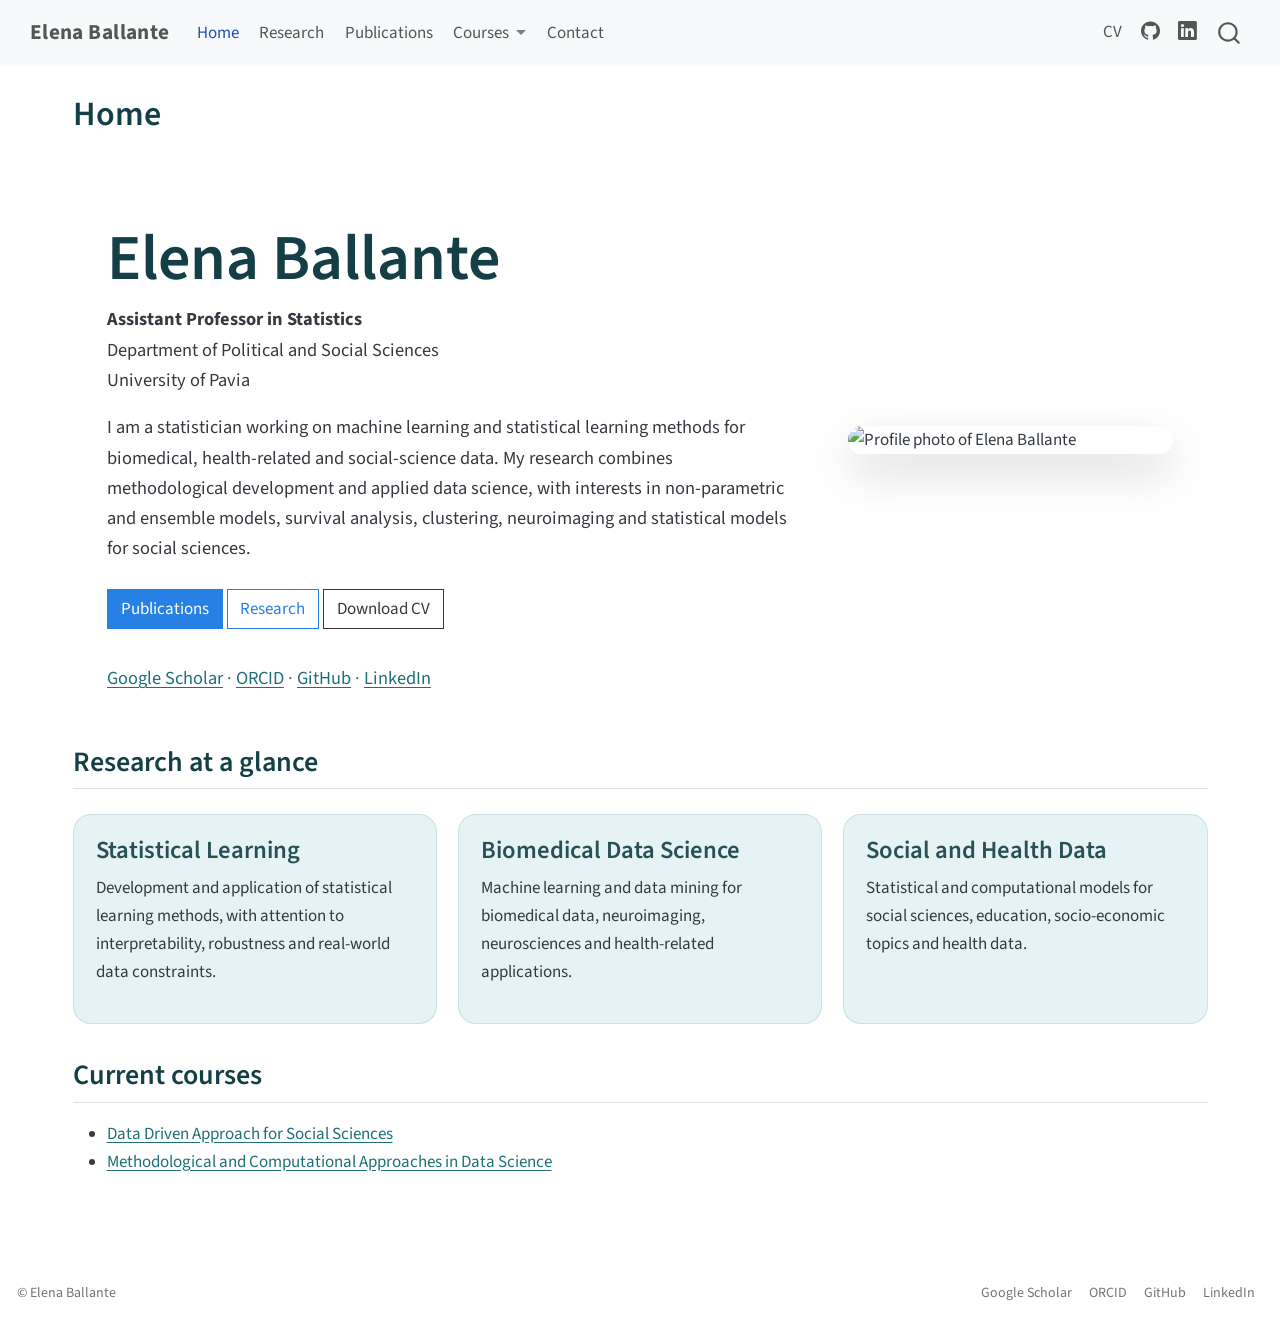
==== docs/index.html @ 68480a3f "Initial website" ====
<!DOCTYPE html>
<html xmlns="http://www.w3.org/1999/xhtml" lang="en" xml:lang="en"><head>

<meta charset="utf-8">
<meta name="generator" content="quarto-1.9.38">

<meta name="viewport" content="width=device-width, initial-scale=1.0, user-scalable=yes">


<title>Home – Elena Ballante</title>
<style>
/* Default styles provided by pandoc.
** See https://pandoc.org/MANUAL.html#variables-for-html for config info.
*/
code{white-space: pre-wrap;}
span.smallcaps{font-variant: small-caps;}
div.columns{display: flex; gap: min(4vw, 1.5em);}
div.column{flex: auto; overflow-x: auto;}
div.hanging-indent{margin-left: 1.5em; text-indent: -1.5em;}
ul.task-list{list-style: none;}
ul.task-list li input[type="checkbox"] {
  width: 0.8em;
  margin: 0 0.8em 0.2em -1em; /* quarto-specific, see https://github.com/quarto-dev/quarto-cli/issues/4556 */ 
  vertical-align: middle;
}
</style>


<script src="site_libs/quarto-nav/quarto-nav.js"></script>
<script src="site_libs/clipboard/clipboard.min.js"></script>
<script src="site_libs/quarto-search/autocomplete.umd.js"></script>
<script src="site_libs/quarto-search/fuse.min.js"></script>
<script src="site_libs/quarto-search/quarto-search.js"></script>
<meta name="quarto:offset" content="./">
<script src="site_libs/quarto-html/quarto.js" type="module"></script>
<script src="site_libs/quarto-html/tabsets/tabsets.js" type="module"></script>
<script src="site_libs/quarto-html/popper.min.js"></script>
<script src="site_libs/quarto-html/tippy.umd.min.js"></script>
<script src="site_libs/quarto-html/anchor.min.js"></script>
<link href="site_libs/quarto-html/tippy.css" rel="stylesheet">
<link href="site_libs/quarto-html/quarto-syntax-highlighting-15634bcf2e68342d4ad2dfa704d543f6.css" rel="stylesheet" id="quarto-text-highlighting-styles">
<script src="site_libs/bootstrap/bootstrap.min.js"></script>
<link href="site_libs/bootstrap/bootstrap-icons.css" rel="stylesheet">
<link href="site_libs/bootstrap/bootstrap-a0f9fd0d421825b736dc1bbcbcba2219.min.css" rel="stylesheet" append-hash="true" id="quarto-bootstrap" data-mode="light">
<script id="quarto-search-options" type="application/json">{
  "location": "navbar",
  "copy-button": false,
  "collapse-after": 3,
  "panel-placement": "end",
  "type": "overlay",
  "limit": 50,
  "keyboard-shortcut": [
    "f",
    "/",
    "s"
  ],
  "show-item-context": false,
  "language": {
    "search-no-results-text": "No results",
    "search-matching-documents-text": "matching documents",
    "search-copy-link-title": "Copy link to search",
    "search-hide-matches-text": "Hide additional matches",
    "search-more-match-text": "more match in this document",
    "search-more-matches-text": "more matches in this document",
    "search-clear-button-title": "Clear",
    "search-text-placeholder": "",
    "search-detached-cancel-button-title": "Cancel",
    "search-submit-button-title": "Submit",
    "search-label": "Search"
  }
}</script>


<link rel="stylesheet" href="styles.css">
</head>

<body class="nav-fixed quarto-light">

<div id="quarto-search-results"></div>
  <header id="quarto-header" class="headroom fixed-top">
    <nav class="navbar navbar-expand-lg " data-bs-theme="dark">
      <div class="navbar-container container-fluid">
      <div class="navbar-brand-container mx-auto">
    <a class="navbar-brand" href="./index.html">
    <span class="navbar-title">Elena Ballante</span>
    </a>
  </div>
            <div id="quarto-search" class="" title="Search"></div>
          <button class="navbar-toggler" type="button" data-bs-toggle="collapse" data-bs-target="#navbarCollapse" aria-controls="navbarCollapse" role="menu" aria-expanded="false" aria-label="Toggle navigation" onclick="if (window.quartoToggleHeadroom) { window.quartoToggleHeadroom(); }">
  <span class="navbar-toggler-icon"></span>
</button>
          <div class="collapse navbar-collapse" id="navbarCollapse">
            <ul class="navbar-nav navbar-nav-scroll me-auto">
  <li class="nav-item">
    <a class="nav-link active" href="./index.html" aria-current="page"> 
<span class="menu-text">Home</span></a>
  </li>  
  <li class="nav-item">
    <a class="nav-link" href="./research.html"> 
<span class="menu-text">Research</span></a>
  </li>  
  <li class="nav-item">
    <a class="nav-link" href="./publications.html"> 
<span class="menu-text">Publications</span></a>
  </li>  
  <li class="nav-item dropdown ">
    <a class="nav-link dropdown-toggle" href="#" id="nav-menu-courses" role="link" data-bs-toggle="dropdown" aria-expanded="false">
 <span class="menu-text">Courses</span>
    </a>
    <ul class="dropdown-menu" aria-labelledby="nav-menu-courses">    
        <li>
    <a class="dropdown-item" href="./courses/data-driven-social-sciences.html">
 <span class="dropdown-text">Data Driven Approach for Social Sciences</span></a>
  </li>  
        <li>
    <a class="dropdown-item" href="./courses/methodological-computational-data-science.html">
 <span class="dropdown-text">Methodological and Computational Approaches in Data Science</span></a>
  </li>  
    </ul>
  </li>
  <li class="nav-item">
    <a class="nav-link" href="./contact.html"> 
<span class="menu-text">Contact</span></a>
  </li>  
</ul>
            <ul class="navbar-nav navbar-nav-scroll ms-auto">
  <li class="nav-item">
    <a class="nav-link" href="./cv/CV_Elena_Ballante.pdf"> 
<span class="menu-text">CV</span></a>
  </li>  
  <li class="nav-item compact">
    <a class="nav-link" href="https://github.com/eballante"> <i class="bi bi-github" role="img" aria-label="GitHub">
</i> 
<span class="menu-text"></span></a>
  </li>  
  <li class="nav-item compact">
    <a class="nav-link" href="https://www.linkedin.com/in/elena-ballante-1b3bb8102/"> <i class="bi bi-linkedin" role="img" aria-label="LinkedIn">
</i> 
<span class="menu-text"></span></a>
  </li>  
</ul>
          </div> <!-- /navcollapse -->
            <div class="quarto-navbar-tools">
</div>
      </div> <!-- /container-fluid -->
    </nav>
</header>
<!-- content -->
<div id="quarto-content" class="quarto-container page-columns page-rows-contents page-layout-full page-navbar">
<!-- sidebar -->
<!-- margin-sidebar -->
    
<!-- main -->
<main class="content column-page" id="quarto-document-content">

<header id="title-block-header" class="quarto-title-block default">
<div class="quarto-title">
<h1 class="title">Home</h1>
</div>



<div class="quarto-title-meta column-page">

    
  
    
  </div>
  


</header>


<div class="hero">
<section id="elena-ballante" class="level1 hero-text">
<h1>Elena Ballante</h1>
<p><strong>Assistant Professor in Statistics</strong><br>
Department of Political and Social Sciences<br>
University of Pavia</p>
<p>I am a statistician working on machine learning and statistical learning methods for biomedical, health-related and social-science data. My research combines methodological development and applied data science, with interests in non-parametric and ensemble models, survival analysis, clustering, neuroimaging and statistical models for social sciences.</p>
<div class="button-row">
<p><a href="./publications.html" class="btn btn-primary">Publications</a> <a href="./research.html" class="btn btn-outline-primary">Research</a> <a href="cv/CV_Elena_Ballante.pdf" class="btn btn-outline-secondary">Download CV</a></p>
</div>
<div class="social-links">
<p><a href="https://scholar.google.com/citations?hl=it&amp;user=ylN4I_AAAAAJ">Google Scholar</a> · <a href="https://orcid.org/0000-0003-3217-8930">ORCID</a> · <a href="https://github.com/eballante">GitHub</a> · <a href="https://www.linkedin.com/in/elena-ballante-1b3bb8102/">LinkedIn</a></p>
</div>
</section>
<div class="hero-photo">
<p><img src="img/profile.png" class="profile-photo img-fluid" alt="Profile photo of Elena Ballante"></p>
</div>
</div>
<section id="research-at-a-glance" class="level2">
<h2 class="anchored" data-anchor-id="research-at-a-glance">Research at a glance</h2>
<div class="cards">
<section id="statistical-learning" class="level3 card-custom">
<h3 class="anchored" data-anchor-id="statistical-learning">Statistical Learning</h3>
<p>Development and application of statistical learning methods, with attention to interpretability, robustness and real-world data constraints.</p>
</section>
<section id="biomedical-data-science" class="level3 card-custom">
<h3 class="anchored" data-anchor-id="biomedical-data-science">Biomedical Data Science</h3>
<p>Machine learning and data mining for biomedical data, neuroimaging, neurosciences and health-related applications.</p>
</section>
<section id="social-and-health-data" class="level3 card-custom">
<h3 class="anchored" data-anchor-id="social-and-health-data">Social and Health Data</h3>
<p>Statistical and computational models for social sciences, education, socio-economic topics and health data.</p>
</section>
</div>
</section>
<section id="current-courses" class="level2">
<h2 class="anchored" data-anchor-id="current-courses">Current courses</h2>
<ul>
<li><a href="./courses/data-driven-social-sciences.html">Data Driven Approach for Social Sciences</a></li>
<li><a href="./courses/methodological-computational-data-science.html">Methodological and Computational Approaches in Data Science</a></li>
</ul>


</section>

</main> <!-- /main -->
<script id="quarto-html-after-body" type="application/javascript">
  window.document.addEventListener("DOMContentLoaded", function (event) {
    const icon = "";
    const anchorJS = new window.AnchorJS();
    anchorJS.options = {
      placement: 'right',
      icon: icon
    };
    anchorJS.add('.anchored');
    const isCodeAnnotation = (el) => {
      for (const clz of el.classList) {
        if (clz.startsWith('code-annotation-')) {                     
          return true;
        }
      }
      return false;
    }
    const onCopySuccess = function(e) {
      // button target
      const button = e.trigger;
      // don't keep focus
      button.blur();
      // flash "checked"
      button.classList.add('code-copy-button-checked');
      var currentTitle = button.getAttribute("title");
      button.setAttribute("title", "Copied!");
      let tooltip;
      if (window.bootstrap) {
        button.setAttribute("data-bs-toggle", "tooltip");
        button.setAttribute("data-bs-placement", "left");
        button.setAttribute("data-bs-title", "Copied!");
        tooltip = new bootstrap.Tooltip(button, 
          { trigger: "manual", 
            customClass: "code-copy-button-tooltip",
            offset: [0, -8]});
        tooltip.show();    
      }
      setTimeout(function() {
        if (tooltip) {
          tooltip.hide();
          button.removeAttribute("data-bs-title");
          button.removeAttribute("data-bs-toggle");
          button.removeAttribute("data-bs-placement");
        }
        button.setAttribute("title", currentTitle);
        button.classList.remove('code-copy-button-checked');
      }, 1000);
      // clear code selection
      e.clearSelection();
    }
    const getTextToCopy = function(trigger) {
      const outerScaffold = trigger.parentElement.cloneNode(true);
      const codeEl = outerScaffold.querySelector('code');
      for (const childEl of codeEl.children) {
        if (isCodeAnnotation(childEl)) {
          childEl.remove();
        }
      }
      return codeEl.innerText;
    }
    const clipboard = new window.ClipboardJS('.code-copy-button:not([data-in-quarto-modal])', {
      text: getTextToCopy
    });
    clipboard.on('success', onCopySuccess);
    if (window.document.getElementById('quarto-embedded-source-code-modal')) {
      const clipboardModal = new window.ClipboardJS('.code-copy-button[data-in-quarto-modal]', {
        text: getTextToCopy,
        container: window.document.getElementById('quarto-embedded-source-code-modal')
      });
      clipboardModal.on('success', onCopySuccess);
    }
      var localhostRegex = new RegExp(/^(?:http|https):\/\/localhost\:?[0-9]*\//);
      var mailtoRegex = new RegExp(/^mailto:/);
        var filterRegex = new RegExp("https:\/\/eballante\.github\.io");
      var isInternal = (href) => {
          return filterRegex.test(href) || localhostRegex.test(href) || mailtoRegex.test(href);
      }
      // Inspect non-navigation links and adorn them if external
     var links = window.document.querySelectorAll('a[href]:not(.nav-link):not(.navbar-brand):not(.toc-action):not(.sidebar-link):not(.sidebar-item-toggle):not(.pagination-link):not(.no-external):not([aria-hidden]):not(.dropdown-item):not(.quarto-navigation-tool):not(.about-link)');
      for (var i=0; i<links.length; i++) {
        const link = links[i];
        if (!isInternal(link.href)) {
          // undo the damage that might have been done by quarto-nav.js in the case of
          // links that we want to consider external
          if (link.dataset.originalHref !== undefined) {
            link.href = link.dataset.originalHref;
          }
            // target, if specified
            link.setAttribute("target", "_blank");
            if (link.getAttribute("rel") === null) {
              link.setAttribute("rel", "noopener");
            }
        }
      }
    function tippyHover(el, contentFn, onTriggerFn, onUntriggerFn) {
      const config = {
        allowHTML: true,
        maxWidth: 500,
        delay: 100,
        arrow: false,
        appendTo: function(el) {
            return el.parentElement;
        },
        interactive: true,
        interactiveBorder: 10,
        theme: 'quarto',
        placement: 'bottom-start',
      };
      if (contentFn) {
        config.content = contentFn;
      }
      if (onTriggerFn) {
        config.onTrigger = onTriggerFn;
      }
      if (onUntriggerFn) {
        config.onUntrigger = onUntriggerFn;
      }
      window.tippy(el, config); 
    }
    const noterefs = window.document.querySelectorAll('a[role="doc-noteref"]');
    for (var i=0; i<noterefs.length; i++) {
      const ref = noterefs[i];
      tippyHover(ref, function() {
        // use id or data attribute instead here
        let href = ref.getAttribute('data-footnote-href') || ref.getAttribute('href');
        try { href = new URL(href).hash; } catch {}
        const id = href.replace(/^#\/?/, "");
        const note = window.document.getElementById(id);
        if (note) {
          return note.innerHTML;
        } else {
          return "";
        }
      });
    }
    const xrefs = window.document.querySelectorAll('a.quarto-xref');
    const processXRef = (id, note) => {
      // Strip column container classes
      const stripColumnClz = (el) => {
        el.classList.remove("page-full", "page-columns");
        if (el.children) {
          for (const child of el.children) {
            stripColumnClz(child);
          }
        }
      }
      stripColumnClz(note)
      if (id === null || id.startsWith('sec-')) {
        // Special case sections, only their first couple elements
        const container = document.createElement("div");
        if (note.children && note.children.length > 2) {
          container.appendChild(note.children[0].cloneNode(true));
          for (let i = 1; i < note.children.length; i++) {
            const child = note.children[i];
            if (child.tagName === "P" && child.innerText === "") {
              continue;
            } else {
              container.appendChild(child.cloneNode(true));
              break;
            }
          }
          if (window.Quarto?.typesetMath) {
            window.Quarto.typesetMath(container);
          }
          return container.innerHTML
        } else {
          if (window.Quarto?.typesetMath) {
            window.Quarto.typesetMath(note);
          }
          return note.innerHTML;
        }
      } else {
        // Remove any anchor links if they are present
        const anchorLink = note.querySelector('a.anchorjs-link');
        if (anchorLink) {
          anchorLink.remove();
        }
        if (window.Quarto?.typesetMath) {
          window.Quarto.typesetMath(note);
        }
        if (note.classList.contains("callout")) {
          return note.outerHTML;
        } else {
          return note.innerHTML;
        }
      }
    }
    for (var i=0; i<xrefs.length; i++) {
      const xref = xrefs[i];
      tippyHover(xref, undefined, function(instance) {
        instance.disable();
        let url = xref.getAttribute('href');
        let hash = undefined; 
        if (url.startsWith('#')) {
          hash = url;
        } else {
          try { hash = new URL(url).hash; } catch {}
        }
        if (hash) {
          const id = hash.replace(/^#\/?/, "");
          const note = window.document.getElementById(id);
          if (note !== null) {
            try {
              const html = processXRef(id, note.cloneNode(true));
              instance.setContent(html);
            } finally {
              instance.enable();
              instance.show();
            }
          } else {
            // See if we can fetch this
            fetch(url.split('#')[0])
            .then(res => res.text())
            .then(html => {
              const parser = new DOMParser();
              const htmlDoc = parser.parseFromString(html, "text/html");
              const note = htmlDoc.getElementById(id);
              if (note !== null) {
                const html = processXRef(id, note);
                instance.setContent(html);
              } 
            }).finally(() => {
              instance.enable();
              instance.show();
            });
          }
        } else {
          // See if we can fetch a full url (with no hash to target)
          // This is a special case and we should probably do some content thinning / targeting
          fetch(url)
          .then(res => res.text())
          .then(html => {
            const parser = new DOMParser();
            const htmlDoc = parser.parseFromString(html, "text/html");
            const note = htmlDoc.querySelector('main.content');
            if (note !== null) {
              // This should only happen for chapter cross references
              // (since there is no id in the URL)
              // remove the first header
              if (note.children.length > 0 && note.children[0].tagName === "HEADER") {
                note.children[0].remove();
              }
              const html = processXRef(null, note);
              instance.setContent(html);
            } 
          }).finally(() => {
            instance.enable();
            instance.show();
          });
        }
      }, function(instance) {
      });
    }
        let selectedAnnoteEl;
        const selectorForAnnotation = ( cell, annotation) => {
          let cellAttr = 'data-code-cell="' + cell + '"';
          let lineAttr = 'data-code-annotation="' +  annotation + '"';
          const selector = 'span[' + cellAttr + '][' + lineAttr + ']';
          return selector;
        }
        const selectCodeLines = (annoteEl) => {
          const doc = window.document;
          const targetCell = annoteEl.getAttribute("data-target-cell");
          const targetAnnotation = annoteEl.getAttribute("data-target-annotation");
          const annoteSpan = window.document.querySelector(selectorForAnnotation(targetCell, targetAnnotation));
          const lines = annoteSpan.getAttribute("data-code-lines").split(",");
          const lineIds = lines.map((line) => {
            return targetCell + "-" + line;
          })
          let top = null;
          let height = null;
          let parent = null;
          if (lineIds.length > 0) {
              //compute the position of the single el (top and bottom and make a div)
              const el = window.document.getElementById(lineIds[0]);
              top = el.offsetTop;
              height = el.offsetHeight;
              parent = el.parentElement.parentElement;
            if (lineIds.length > 1) {
              const lastEl = window.document.getElementById(lineIds[lineIds.length - 1]);
              const bottom = lastEl.offsetTop + lastEl.offsetHeight;
              height = bottom - top;
            }
            if (top !== null && height !== null && parent !== null) {
              // cook up a div (if necessary) and position it 
              let div = window.document.getElementById("code-annotation-line-highlight");
              if (div === null) {
                div = window.document.createElement("div");
                div.setAttribute("id", "code-annotation-line-highlight");
                div.style.position = 'absolute';
                parent.appendChild(div);
              }
              div.style.top = top - 2 + "px";
              div.style.height = height + 4 + "px";
              div.style.left = 0;
              let gutterDiv = window.document.getElementById("code-annotation-line-highlight-gutter");
              if (gutterDiv === null) {
                gutterDiv = window.document.createElement("div");
                gutterDiv.setAttribute("id", "code-annotation-line-highlight-gutter");
                gutterDiv.style.position = 'absolute';
                const codeCell = window.document.getElementById(targetCell);
                const gutter = codeCell.querySelector('.code-annotation-gutter');
                gutter.appendChild(gutterDiv);
              }
              gutterDiv.style.top = top - 2 + "px";
              gutterDiv.style.height = height + 4 + "px";
            }
            selectedAnnoteEl = annoteEl;
          }
        };
        const unselectCodeLines = () => {
          const elementsIds = ["code-annotation-line-highlight", "code-annotation-line-highlight-gutter"];
          elementsIds.forEach((elId) => {
            const div = window.document.getElementById(elId);
            if (div) {
              div.remove();
            }
          });
          selectedAnnoteEl = undefined;
        };
          // Handle positioning of the toggle
      window.addEventListener(
        "resize",
        throttle(() => {
          elRect = undefined;
          if (selectedAnnoteEl) {
            selectCodeLines(selectedAnnoteEl);
          }
        }, 10)
      );
      function throttle(fn, ms) {
      let throttle = false;
      let timer;
        return (...args) => {
          if(!throttle) { // first call gets through
              fn.apply(this, args);
              throttle = true;
          } else { // all the others get throttled
              if(timer) clearTimeout(timer); // cancel #2
              timer = setTimeout(() => {
                fn.apply(this, args);
                timer = throttle = false;
              }, ms);
          }
        };
      }
        // Attach click handler to the DT
        const annoteDls = window.document.querySelectorAll('dt[data-target-cell]');
        for (const annoteDlNode of annoteDls) {
          annoteDlNode.addEventListener('click', (event) => {
            const clickedEl = event.target;
            if (clickedEl !== selectedAnnoteEl) {
              unselectCodeLines();
              const activeEl = window.document.querySelector('dt[data-target-cell].code-annotation-active');
              if (activeEl) {
                activeEl.classList.remove('code-annotation-active');
              }
              selectCodeLines(clickedEl);
              clickedEl.classList.add('code-annotation-active');
            } else {
              // Unselect the line
              unselectCodeLines();
              clickedEl.classList.remove('code-annotation-active');
            }
          });
        }
    const findCites = (el) => {
      const parentEl = el.parentElement;
      if (parentEl) {
        const cites = parentEl.dataset.cites;
        if (cites) {
          return {
            el,
            cites: cites.split(' ')
          };
        } else {
          return findCites(el.parentElement)
        }
      } else {
        return undefined;
      }
    };
    var bibliorefs = window.document.querySelectorAll('a[role="doc-biblioref"]');
    for (var i=0; i<bibliorefs.length; i++) {
      const ref = bibliorefs[i];
      const citeInfo = findCites(ref);
      if (citeInfo) {
        tippyHover(citeInfo.el, function() {
          var popup = window.document.createElement('div');
          citeInfo.cites.forEach(function(cite) {
            var citeDiv = window.document.createElement('div');
            citeDiv.classList.add('hanging-indent');
            citeDiv.classList.add('csl-entry');
            var biblioDiv = window.document.getElementById('ref-' + cite);
            if (biblioDiv) {
              citeDiv.innerHTML = biblioDiv.innerHTML;
            }
            popup.appendChild(citeDiv);
          });
          return popup.innerHTML;
        });
      }
    }
  });
  </script>
</div> <!-- /content -->
<footer class="footer">
  <div class="nav-footer">
    <div class="nav-footer-left">
<p>© Elena Ballante</p>
</div>   
    <div class="nav-footer-center">
      &nbsp;
    </div>
    <div class="nav-footer-right">
      <ul class="footer-items list-unstyled">
    <li class="nav-item">
    <a class="nav-link" href="https://scholar.google.com/citations?hl=it&amp;user=ylN4I_AAAAAJ">
<p>Google Scholar</p>
</a>
  </li>  
    <li class="nav-item">
    <a class="nav-link" href="https://orcid.org/0000-0003-3217-8930">
<p>ORCID</p>
</a>
  </li>  
    <li class="nav-item">
    <a class="nav-link" href="https://github.com/eballante">
<p>GitHub</p>
</a>
  </li>  
    <li class="nav-item">
    <a class="nav-link" href="https://www.linkedin.com/in/elena-ballante-1b3bb8102/">
<p>LinkedIn</p>
</a>
  </li>  
</ul>
    </div>
  </div>
</footer>




</body></html>
---- docs/site_libs/quarto-html/tippy.css ----
.tippy-box[data-animation=fade][data-state=hidden]{opacity:0}[data-tippy-root]{max-width:calc(100vw - 10px)}.tippy-box{position:relative;background-color:#333;color:#fff;border-radius:4px;font-size:14px;line-height:1.4;white-space:normal;outline:0;transition-property:transform,visibility,opacity}.tippy-box[data-placement^=top]>.tippy-arrow{bottom:0}.tippy-box[data-placement^=top]>.tippy-arrow:before{bottom:-7px;left:0;border-width:8px 8px 0;border-top-color:initial;transform-origin:center top}.tippy-box[data-placement^=bottom]>.tippy-arrow{top:0}.tippy-box[data-placement^=bottom]>.tippy-arrow:before{top:-7px;left:0;border-width:0 8px 8px;border-bottom-color:initial;transform-origin:center bottom}.tippy-box[data-placement^=left]>.tippy-arrow{right:0}.tippy-box[data-placement^=left]>.tippy-arrow:before{border-width:8px 0 8px 8px;border-left-color:initial;right:-7px;transform-origin:center left}.tippy-box[data-placement^=right]>.tippy-arrow{left:0}.tippy-box[data-placement^=right]>.tippy-arrow:before{left:-7px;border-width:8px 8px 8px 0;border-right-color:initial;transform-origin:center right}.tippy-box[data-inertia][data-state=visible]{transition-timing-function:cubic-bezier(.54,1.5,.38,1.11)}.tippy-arrow{width:16px;height:16px;color:#333}.tippy-arrow:before{content:"";position:absolute;border-color:transparent;border-style:solid}.tippy-content{position:relative;padding:5px 9px;z-index:1}
---- docs/site_libs/quarto-html/quarto-syntax-highlighting-15634bcf2e68342d4ad2dfa704d543f6.css ----
/* quarto syntax highlight colors */
:root {
  --quarto-hl-ot-color: #003B4F;
  --quarto-hl-at-color: #657422;
  --quarto-hl-ss-color: #20794D;
  --quarto-hl-an-color: #5E5E5E;
  --quarto-hl-fu-color: #4758AB;
  --quarto-hl-st-color: #20794D;
  --quarto-hl-cf-color: #003B4F;
  --quarto-hl-op-color: #5E5E5E;
  --quarto-hl-er-color: #AD0000;
  --quarto-hl-bn-color: #AD0000;
  --quarto-hl-al-color: #AD0000;
  --quarto-hl-va-color: #111111;
  --quarto-hl-bu-color: inherit;
  --quarto-hl-ex-color: inherit;
  --quarto-hl-pp-color: #AD0000;
  --quarto-hl-in-color: #5E5E5E;
  --quarto-hl-vs-color: #20794D;
  --quarto-hl-wa-color: #5E5E5E;
  --quarto-hl-do-color: #5E5E5E;
  --quarto-hl-im-color: #00769E;
  --quarto-hl-ch-color: #20794D;
  --quarto-hl-dt-color: #AD0000;
  --quarto-hl-fl-color: #AD0000;
  --quarto-hl-co-color: #5E5E5E;
  --quarto-hl-cv-color: #5E5E5E;
  --quarto-hl-cn-color: #8f5902;
  --quarto-hl-sc-color: #5E5E5E;
  --quarto-hl-dv-color: #AD0000;
  --quarto-hl-kw-color: #003B4F;
}

/* other quarto variables */
:root {
  --quarto-font-monospace: SFMono-Regular, Menlo, Monaco, Consolas, "Liberation Mono", "Courier New", monospace;
}

/* syntax highlight based on Pandoc's rules */
pre > code.sourceCode > span {
  color: #003B4F;
}

code.sourceCode > span {
  color: #003B4F;
}

div.sourceCode,
div.sourceCode pre.sourceCode {
  color: #003B4F;
}

/* Normal */
code span {
  color: #003B4F;
}

/* Alert */
code span.al {
  color: #AD0000;
  font-style: inherit;
}

/* Annotation */
code span.an {
  color: #5E5E5E;
  font-style: inherit;
}

/* Attribute */
code span.at {
  color: #657422;
  font-style: inherit;
}

/* BaseN */
code span.bn {
  color: #AD0000;
  font-style: inherit;
}

/* BuiltIn */
code span.bu {
  font-style: inherit;
}

/* ControlFlow */
code span.cf {
  color: #003B4F;
  font-weight: bold;
  font-style: inherit;
}

/* Char */
code span.ch {
  color: #20794D;
  font-style: inherit;
}

/* Constant */
code span.cn {
  color: #8f5902;
  font-style: inherit;
}

/* Comment */
code span.co {
  color: #5E5E5E;
  font-style: inherit;
}

/* CommentVar */
code span.cv {
  color: #5E5E5E;
  font-style: italic;
}

/* Documentation */
code span.do {
  color: #5E5E5E;
  font-style: italic;
}

/* DataType */
code span.dt {
  color: #AD0000;
  font-style: inherit;
}

/* DecVal */
code span.dv {
  color: #AD0000;
  font-style: inherit;
}

/* Error */
code span.er {
  color: #AD0000;
  font-style: inherit;
}

/* Extension */
code span.ex {
  font-style: inherit;
}

/* Float */
code span.fl {
  color: #AD0000;
  font-style: inherit;
}

/* Function */
code span.fu {
  color: #4758AB;
  font-style: inherit;
}

/* Import */
code span.im {
  color: #00769E;
  font-style: inherit;
}

/* Information */
code span.in {
  color: #5E5E5E;
  font-style: inherit;
}

/* Keyword */
code span.kw {
  color: #003B4F;
  font-weight: bold;
  font-style: inherit;
}

/* Operator */
code span.op {
  color: #5E5E5E;
  font-style: inherit;
}

/* Other */
code span.ot {
  color: #003B4F;
  font-style: inherit;
}

/* Preprocessor */
code span.pp {
  color: #AD0000;
  font-style: inherit;
}

/* SpecialChar */
code span.sc {
  color: #5E5E5E;
  font-style: inherit;
}

/* SpecialString */
code span.ss {
  color: #20794D;
  font-style: inherit;
}

/* String */
code span.st {
  color: #20794D;
  font-style: inherit;
}

/* Variable */
code span.va {
  color: #111111;
  font-style: inherit;
}

/* VerbatimString */
code span.vs {
  color: #20794D;
  font-style: inherit;
}

/* Warning */
code span.wa {
  color: #5E5E5E;
  font-style: italic;
}

.prevent-inlining {
  content: "</";
}

/*# sourceMappingURL=f23921c56f73e400b49028c9186a1aa0.css.map */
---- docs/styles.css ----
/* General layout */
:root {
  --accent: #1f6f78;
  --accent-light: #e5f3f5;
  --text-muted: #5f6b72;
}

body {
  line-height: 1.65;
}

.navbar-title {
  font-weight: 700;
  letter-spacing: 0.02em;
}

h1, h2, h3 {
  color: #143f46;
}

a {
  color: var(--accent);
}

/* Home hero */
.hero {
  display: grid;
  grid-template-columns: minmax(0, 1.7fr) minmax(260px, 0.8fr);
  gap: 3rem;
  align-items: center;
  max-width: 1100px;
  margin: 3rem auto 2rem auto;
  padding: 0 1rem;
}

.hero h1 {
  font-size: clamp(2.4rem, 5vw, 4.2rem);
  margin-bottom: 0.4rem;
}

.hero-text p {
  font-size: 1.08rem;
}

.profile-photo {
  width: 100%;
  max-width: 330px;
  border-radius: 24px;
  box-shadow: 0 18px 45px rgba(0, 0, 0, 0.16);
  display: block;
  margin-left: auto;
}

.button-row {
  display: flex;
  flex-wrap: wrap;
  gap: 0.7rem;
  margin-top: 1.5rem;
  margin-bottom: 1rem;
}

.social-links {
  color: var(--text-muted);
  font-size: 0.98rem;
}

/* Cards */
.cards {
  display: grid;
  grid-template-columns: repeat(3, minmax(0, 1fr));
  gap: 1.2rem;
  margin: 1.5rem 0 2rem 0;
}

.card-custom {
  background: var(--accent-light);
  border: 1px solid rgba(31, 111, 120, 0.14);
  border-radius: 18px;
  padding: 1.2rem 1.3rem;
}

.card-custom h3 {
  margin-top: 0;
}

/* Publication list */
#selected-journal-publications + ol li,
#working-papers + ol li {
  margin-bottom: 0.85rem;
}

/* Responsive */
@media (max-width: 800px) {
  .hero {
    grid-template-columns: 1fr;
    margin-top: 2rem;
  }

  .profile-photo {
    margin-left: 0;
    max-width: 260px;
  }

  .cards {
    grid-template-columns: 1fr;
  }
}
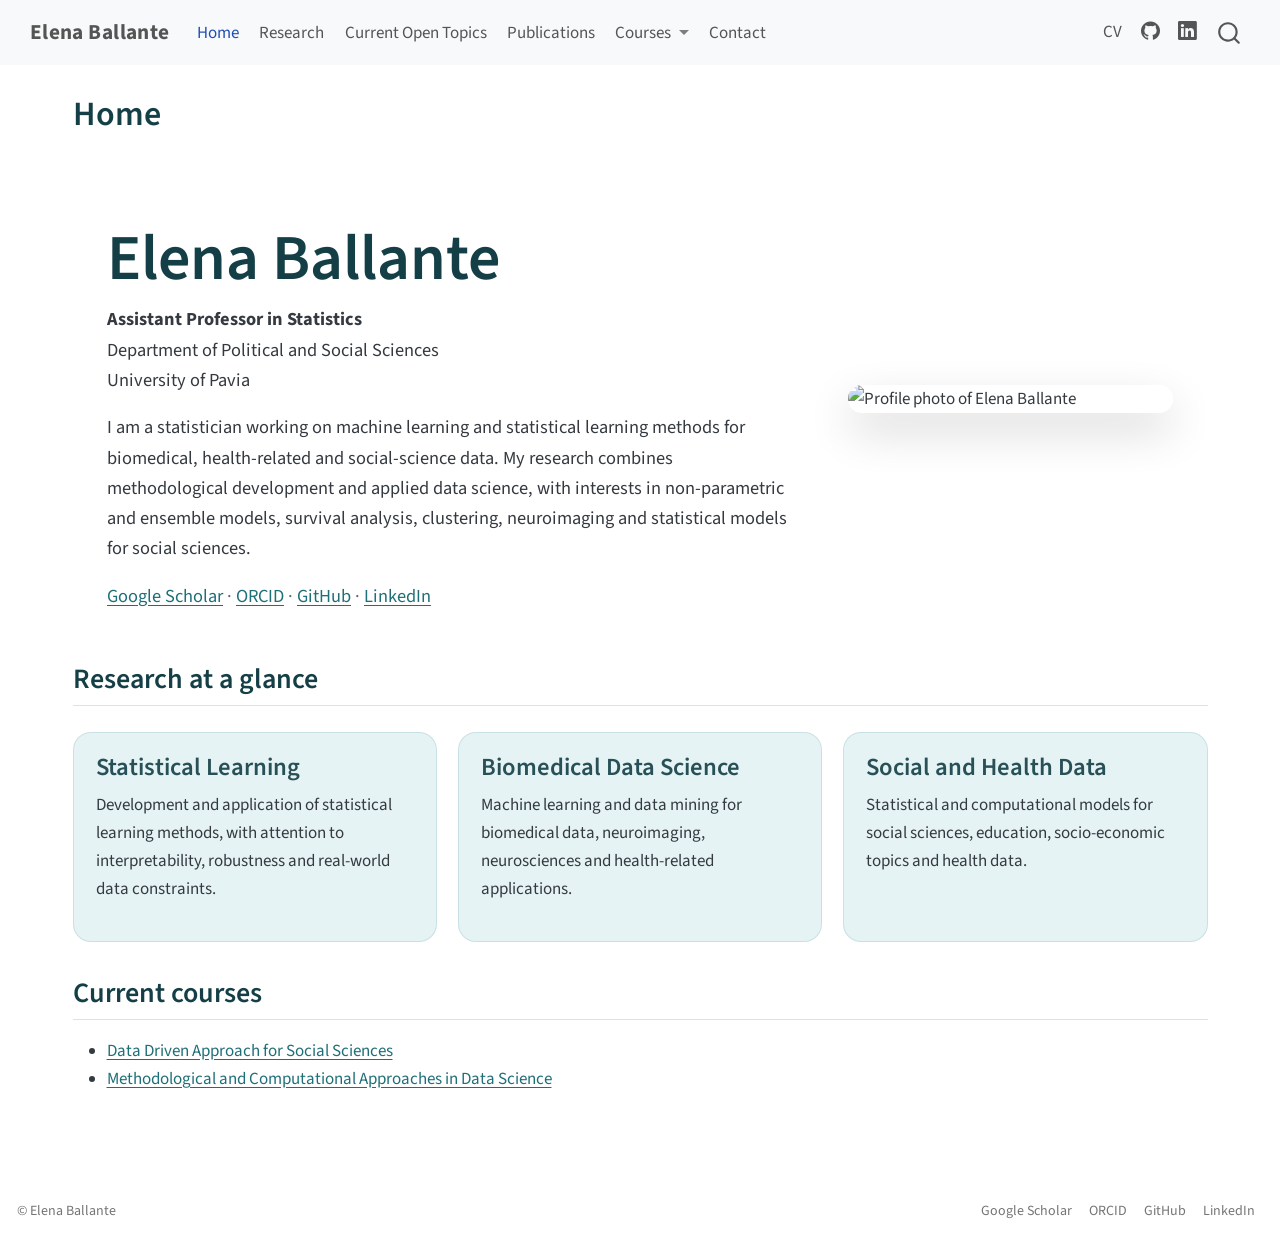
==== commit 1bc25641: "Add current open topics to navbar" ====
--- a/docs/index.html
+++ b/docs/index.html
@@ -100,6 +100,10 @@
 <span class="menu-text">Research</span></a>
   </li>  
   <li class="nav-item">
+    <a class="nav-link" href="./open-topics.html"> 
+<span class="menu-text">Current Open Topics</span></a>
+  </li>  
+  <li class="nav-item">
     <a class="nav-link" href="./publications.html"> 
 <span class="menu-text">Publications</span></a>
   </li>  
@@ -179,9 +183,6 @@
 Department of Political and Social Sciences<br>
 University of Pavia</p>
 <p>I am a statistician working on machine learning and statistical learning methods for biomedical, health-related and social-science data. My research combines methodological development and applied data science, with interests in non-parametric and ensemble models, survival analysis, clustering, neuroimaging and statistical models for social sciences.</p>
-<div class="button-row">
-<p><a href="./publications.html" class="btn btn-primary">Publications</a> <a href="./research.html" class="btn btn-outline-primary">Research</a> <a href="cv/CV_Elena_Ballante.pdf" class="btn btn-outline-secondary">Download CV</a></p>
-</div>
 <div class="social-links">
 <p><a href="https://scholar.google.com/citations?hl=it&amp;user=ylN4I_AAAAAJ">Google Scholar</a> · <a href="https://orcid.org/0000-0003-3217-8930">ORCID</a> · <a href="https://github.com/eballante">GitHub</a> · <a href="https://www.linkedin.com/in/elena-ballante-1b3bb8102/">LinkedIn</a></p>
 </div>
